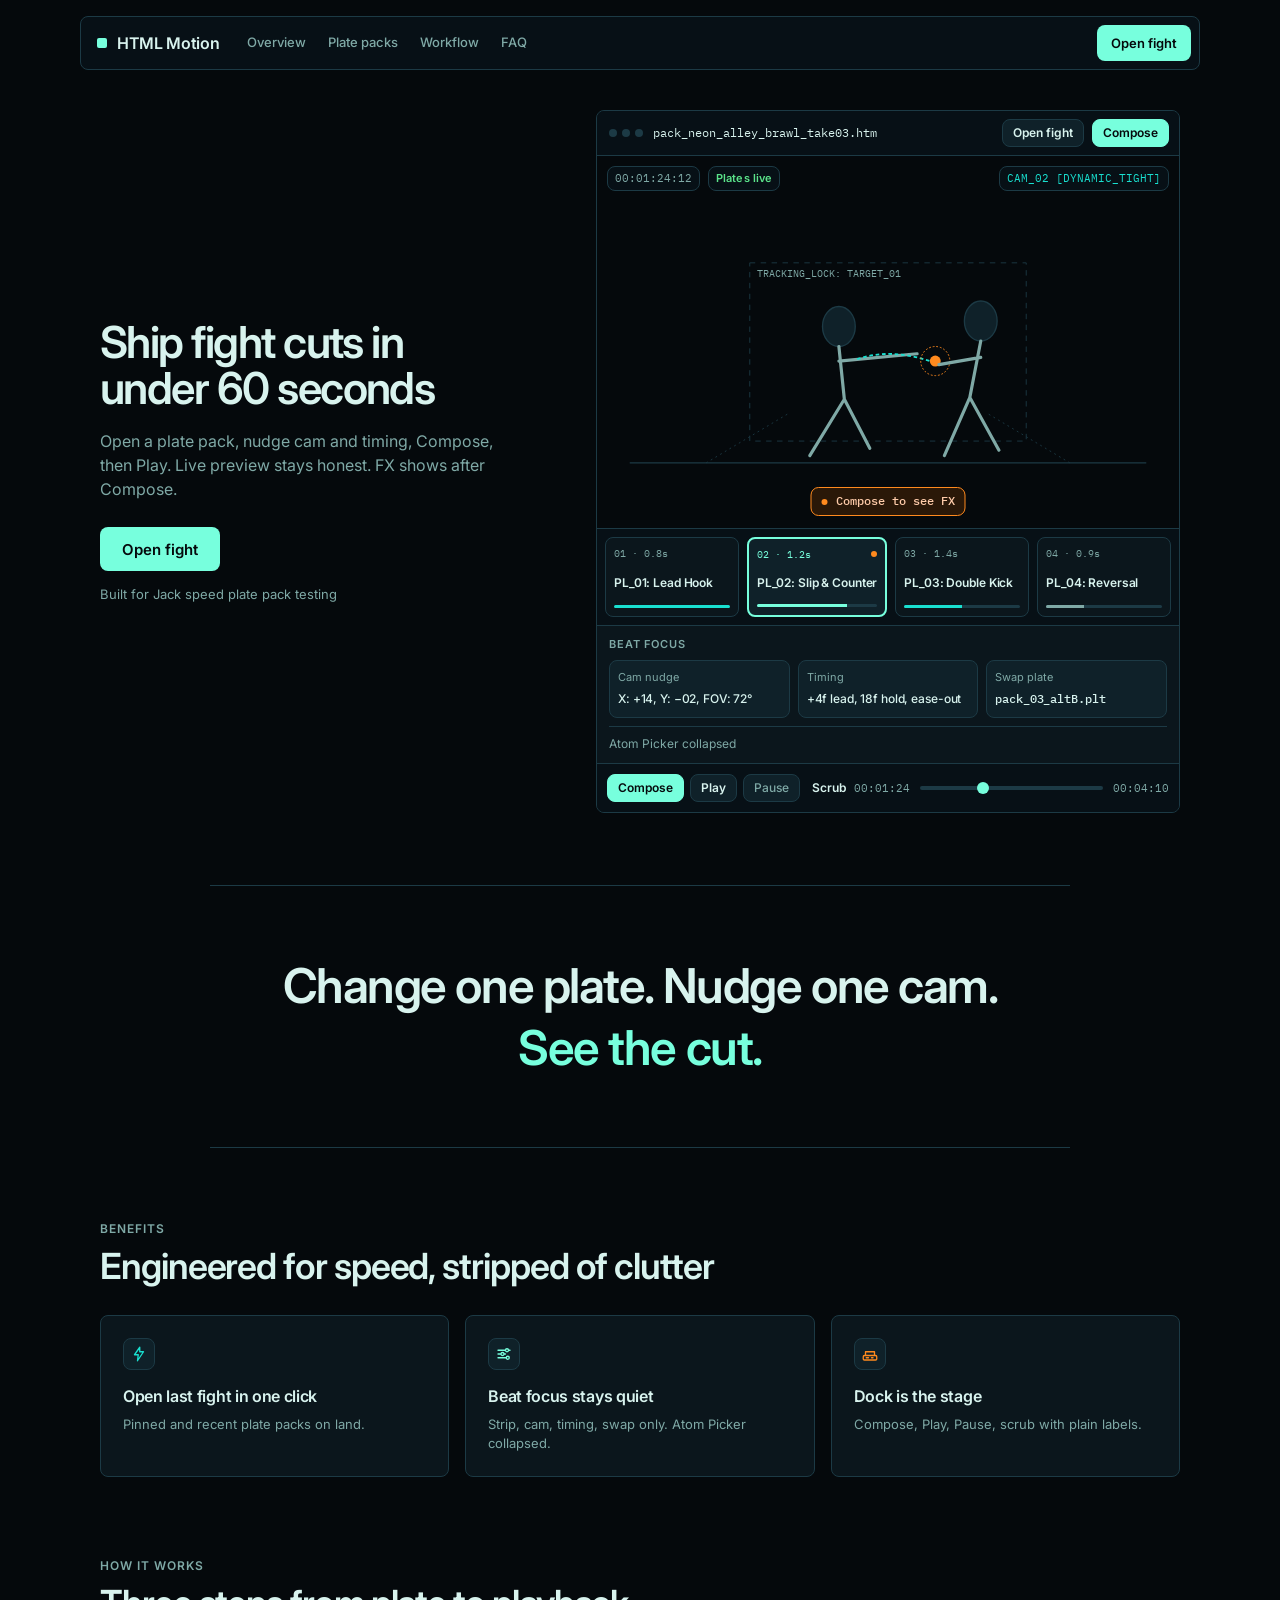
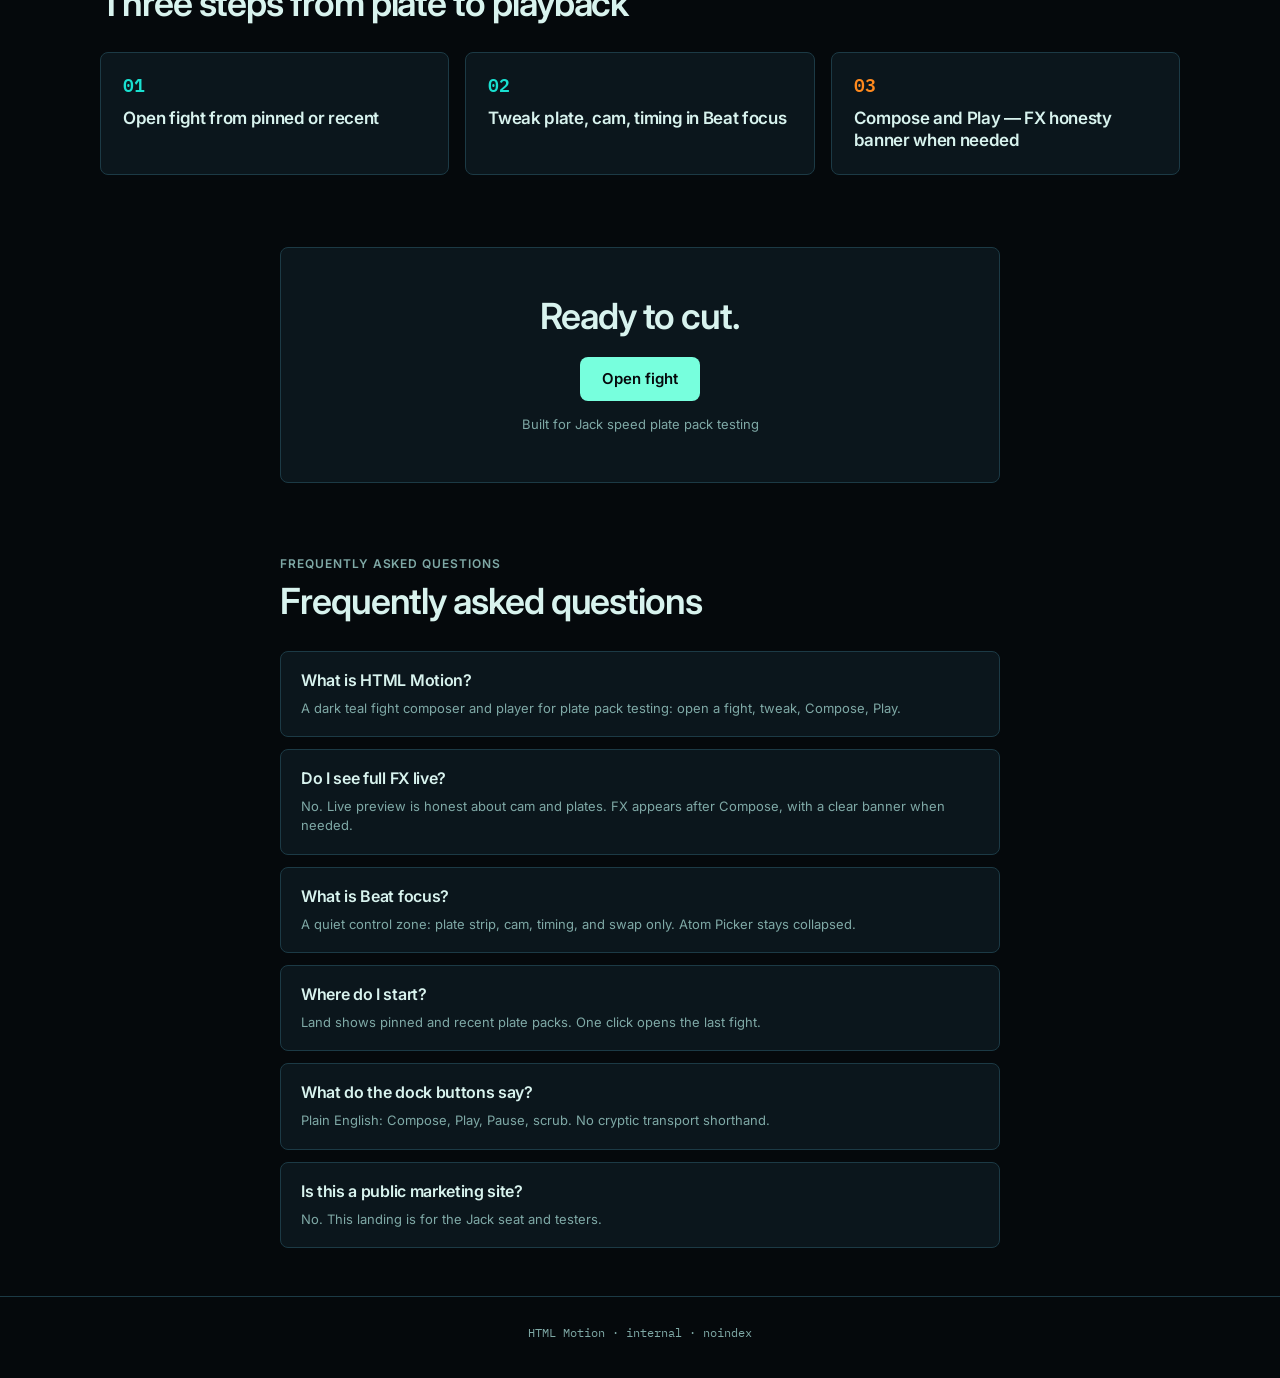
==== landing/index.html @ 57a4bffd "Add the internal HTML Motion landing Static page for Jack-speed plate pack testing. Open fight point" ====
<!DOCTYPE html>
<html lang="en">
<head>
<meta charset="utf-8">
<meta name="viewport" content="width=device-width, initial-scale=1">
<title>HTML Motion — fight composer</title>
<meta name="description" content="Open a plate pack, nudge cam and timing, Compose, then Play. Live preview stays honest.">
<meta name="robots" content="noindex, nofollow">
<meta name="theme-color" content="#05090c">
<link rel="icon" href="data:image/svg+xml,%3Csvg xmlns='http://www.w3.org/2000/svg' viewBox='0 0 16 16'%3E%3Crect width='16' height='16' fill='%2305090c'/%3E%3Crect x='4' y='4' width='8' height='8' rx='1' fill='%2377ffdd'/%3E%3C/svg%3E">
<link rel="preconnect" href="https://fonts.googleapis.com">
<link rel="preconnect" href="https://fonts.gstatic.com" crossorigin>
<link href="https://fonts.googleapis.com/css2?family=IBM+Plex+Mono:wght@400;500&family=IBM+Plex+Sans:wght@400;500;600&family=Inter:wght@400;500;600;700&display=swap" rel="stylesheet">
<link rel="stylesheet" href="style.css">
</head>
<body id="top">
<header class="top">
  <nav class="nav" aria-label="Primary">
    <div class="brand">
      <span class="mark" aria-hidden="true"></span>
      <span>HTML Motion</span>
    </div>
    <div class="nav-links">
      <a href="#overview">Overview</a>
      <a href="#plate-packs">Plate packs</a>
      <a href="#workflow">Workflow</a>
      <a href="#faq">FAQ</a>
    </div>
    <a class="cta" href="https://html-motion-composer.leejpjack.workers.dev/ui/">Open fight</a>
  </nav>
</header>

<main>
  <section class="hero">
    <div class="hero-copy">
      <h1>Ship fight cuts in <span class="line">under 60 seconds</span></h1>
      <p class="lede">Open a plate pack, nudge cam and timing, Compose, then Play. Live preview stays honest. FX shows after Compose.</p>
      <a class="cta cta-lg" href="https://html-motion-composer.leejpjack.workers.dev/ui/">Open fight</a>
      <p class="proof">Built for Jack speed plate pack testing</p>
    </div>

    <figure class="mock" id="plate-packs" aria-label="Composer preview. Live plates and cam. FX appears after Compose.">
      <div class="m-bar">
        <div class="m-file">
          <span class="dots" aria-hidden="true"><i></i><i></i><i></i></span>
          <span class="mono">pack_neon_alley_brawl_take03.htm</span>
        </div>
        <div class="m-actions">
          <a class="btn" href="https://html-motion-composer.leejpjack.workers.dev/ui/">Open fight</a>
          <span class="btn btn-acc">Compose</span>
        </div>
      </div>

      <div class="stage">
        <div class="stage-top">
          <span class="chip mono">00:01:24:12</span>
          <span class="chip chip-live">Plates live</span>
          <span class="chip chip-cam mono">CAM_02 [DYNAMIC_TIGHT]</span>
        </div>
        <div class="stage-scene">
        <svg viewBox="0 0 640 320" role="img" aria-label="Two fighters, tracking lock on the strike, no FX yet">
          <line x1="36" y1="268" x2="604" y2="268" stroke="#1c3a45" stroke-width="1.5"/>
          <line x1="120" y1="268" x2="210" y2="214" stroke="#1c3a45" stroke-dasharray="2 4"/>
          <line x1="520" y1="268" x2="430" y2="214" stroke="#1c3a45" stroke-dasharray="2 4"/>
          <rect x="168" y="48" width="304" height="196" fill="none" stroke="#1c3a45" stroke-dasharray="6 6"/>
          <text x="176" y="64" fill="#7fa9a6" font-family="IBM Plex Mono, ui-monospace, monospace" font-size="11">TRACKING_LOCK: TARGET_01</text>
          <path d="M248 118c0-12 8-22 18-22s18 10 18 22-8 22-18 22-18-10-18-22z" fill="#0f2129" stroke="#1c3a45" stroke-width="1.5"/>
          <path d="M266 140l6 58-38 62m38-62 28 54M266 156l86-8" fill="none" stroke="#7fa9a6" stroke-linecap="round" stroke-linejoin="round" stroke-width="3.5"/>
          <path d="M286 154c28-10 58-6 86 4" fill="none" stroke="#19e0d0" stroke-dasharray="4 3" stroke-width="2"/>
          <circle cx="372" cy="156" r="16" fill="none" stroke="#ff8a1e" stroke-dasharray="2 2" class="ring"/>
          <circle cx="372" cy="156" r="6" fill="#ff8a1e"/>
          <path d="M404 112c0-12 8-22 18-22s18 10 18 22-8 22-18 22-18-10-18-22z" fill="#0f2129" stroke="#1c3a45" stroke-width="1.5"/>
          <path d="M422 134l-12 62-28 64m28-64 32 58M422 152l-46 8" fill="none" stroke="#7fa9a6" stroke-linecap="round" stroke-linejoin="round" stroke-width="3.5"/>
        </svg>
        <p class="banner"><span class="dot" aria-hidden="true"></span>Compose to see FX</p>
        </div>
      </div>

      <div class="strip" role="list" aria-label="Plate strip">
        <div class="plate" role="listitem">
          <span class="mono dim">01 · 0.8s</span>
          <span class="plate-name">PL_01: Lead Hook</span>
          <span class="bar"><i style="width:100%"></i></span>
        </div>
        <div class="plate is-on" role="listitem" aria-current="true">
          <span class="mono acc">02 · 1.2s<span class="pip" aria-hidden="true"></span></span>
          <span class="plate-name">PL_02: Slip &amp; Counter</span>
          <span class="bar"><i class="on" style="width:75%"></i></span>
        </div>
        <div class="plate" role="listitem">
          <span class="mono dim">03 · 1.4s</span>
          <span class="plate-name">PL_03: Double Kick</span>
          <span class="bar"><i style="width:50%"></i></span>
        </div>
        <div class="plate" role="listitem">
          <span class="mono dim">04 · 0.9s</span>
          <span class="plate-name">PL_04: Reversal</span>
          <span class="bar"><i class="idle" style="width:33%"></i></span>
        </div>
      </div>

      <div class="beat">
        <p class="beat-label">Beat focus</p>
        <div class="beat-grid">
          <div class="readout">
            <span class="dim">Cam nudge</span>
            <strong>X: +14, Y: −02, FOV: 72°</strong>
          </div>
          <div class="readout">
            <span class="dim">Timing</span>
            <strong>+4f lead, 18f hold, ease-out</strong>
          </div>
          <div class="readout">
            <span class="dim">Swap plate</span>
            <strong class="mono">pack_03_altB.plt</strong>
          </div>
        </div>
        <p class="collapsed">Atom Picker collapsed</p>
      </div>

      <div class="dock" role="group" aria-label="Dock">
        <div class="dock-btns">
          <span class="btn btn-acc">Compose</span>
          <span class="btn">Play</span>
          <span class="btn is-dim">Pause</span>
        </div>
        <label class="scrub">
          <span class="scrub-name">Scrub</span>
          <span class="mono dim">00:01:24</span>
          <input type="range" min="0" max="250" value="84" aria-valuemin="0" aria-valuemax="250" aria-valuenow="84" aria-valuetext="1 minute 24 seconds">
          <span class="mono dim">00:04:10</span>
        </label>
      </div>
    </figure>
  </section>

  <section class="tagline" aria-label="Tagline">
    <p>Change one plate. Nudge one cam.</p>
    <p class="see">See the cut.</p>
  </section>

  <section class="block" id="overview">
    <p class="eyebrow">Benefits</p>
    <h2>Engineered for speed, stripped of clutter</h2>
    <div class="cards">
      <article class="card">
        <span class="icon icon-lib" aria-hidden="true">
          <svg viewBox="0 0 24 24" width="18" height="18" fill="none" stroke="currentColor" stroke-width="1.75"><path d="M13 3 6 13h5l-1 8 8-12h-5l0-6z" stroke-linejoin="round"/></svg>
        </span>
        <h3>Open last fight in one click</h3>
        <p>Pinned and recent plate packs on land.</p>
      </article>
      <article class="card">
        <span class="icon icon-acc" aria-hidden="true">
          <svg viewBox="0 0 24 24" width="18" height="18" fill="none" stroke="currentColor" stroke-width="1.75"><path d="M4 7h16M4 12h10M4 17h13" stroke-linecap="round"/><circle cx="16" cy="7" r="2" fill="#0f2129"/><circle cx="10" cy="12" r="2" fill="#0f2129"/><circle cx="17" cy="17" r="2" fill="#0f2129"/></svg>
        </span>
        <h3>Beat focus stays quiet</h3>
        <p>Strip, cam, timing, swap only. Atom Picker collapsed.</p>
      </article>
      <article class="card">
        <span class="icon icon-hero" aria-hidden="true">
          <svg viewBox="0 0 24 24" width="18" height="18" fill="none" stroke="currentColor" stroke-width="1.75"><rect x="3" y="14" width="18" height="6" rx="1.5"/><path d="M7 17h3M14 17h2" stroke-linecap="round"/><path d="M6 14V9h12v5" stroke-linejoin="round"/></svg>
        </span>
        <h3>Dock is the stage</h3>
        <p>Compose, Play, Pause, scrub with plain labels.</p>
      </article>
    </div>
  </section>

  <section class="block" id="workflow">
    <p class="eyebrow">How it works</p>
    <h2>Three steps from plate to playback</h2>
    <ol class="steps">
      <li>
        <span class="num">01</span>
        <h3>Open fight from pinned or recent</h3>
      </li>
      <li>
        <span class="num">02</span>
        <h3>Tweak plate, cam, timing in Beat focus</h3>
      </li>
      <li>
        <span class="num num-hero">03</span>
        <h3>Compose and Play — FX honesty banner when needed</h3>
      </li>
    </ol>
  </section>

  <section class="final" aria-label="Open fight">
    <div class="final-panel">
      <h2>Ready to cut.</h2>
      <a class="cta cta-lg" href="https://html-motion-composer.leejpjack.workers.dev/ui/">Open fight</a>
      <p class="proof">Built for Jack speed plate pack testing</p>
    </div>
  </section>

  <section class="block faq" id="faq">
    <p class="eyebrow">Frequently asked questions</p>
    <h2>Frequently asked questions</h2>
    <div class="faq-list">
      <article>
        <h3>What is HTML Motion?</h3>
        <p>A dark teal fight composer and player for plate pack testing: open a fight, tweak, Compose, Play.</p>
      </article>
      <article>
        <h3>Do I see full FX live?</h3>
        <p>No. Live preview is honest about cam and plates. FX appears after Compose, with a clear banner when needed.</p>
      </article>
      <article>
        <h3>What is Beat focus?</h3>
        <p>A quiet control zone: plate strip, cam, timing, and swap only. Atom Picker stays collapsed.</p>
      </article>
      <article>
        <h3>Where do I start?</h3>
        <p>Land shows pinned and recent plate packs. One click opens the last fight.</p>
      </article>
      <article>
        <h3>What do the dock buttons say?</h3>
        <p>Plain English: Compose, Play, Pause, scrub. No cryptic transport shorthand.</p>
      </article>
      <article>
        <h3>Is this a public marketing site?</h3>
        <p>No. This landing is for the Jack seat and testers.</p>
      </article>
    </div>
  </section>
</main>

<footer class="foot">HTML Motion · internal · noindex</footer>
</body>
</html>
---- landing/style.css ----
/* HTML Motion landing. Locked tokens from the fight-composer guide.
   bg panel panel2 line ink dim acc hero lib ok bad header fx-warn. */

:root {
  --bg: #05090c;
  --panel: #0b161c;
  --panel2: #0f2129;
  --line: #1c3a45;
  --ink: #d8f3ee;
  --dim: #7fa9a6;
  --acc: #77ffdd;
  --hero: #ff8a1e;
  --lib: #19e0d0;
  --ok: #5be38a;
  --bad: #ff3fa4;
  --header: #071016;
  --fx-bg: #2a1808;
  --fx-ink: #ffccaa;
  --r: 8px;
  --sans: Inter, "IBM Plex Sans", system-ui, -apple-system, "Segoe UI", sans-serif;
  --mono: "IBM Plex Mono", ui-monospace, "SFMono-Regular", Menlo, Consolas, monospace;
  --wrap: 1120px;
  color-scheme: dark;
}

* { box-sizing: border-box; }
html { scroll-behavior: smooth; }
body {
  margin: 0;
  background: var(--bg);
  color: var(--ink);
  font: 400 13px/1.5 var(--sans);
  -webkit-font-smoothing: antialiased;
}
img, svg { display: block; max-width: 100%; }
a { color: inherit; }
:focus-visible {
  outline: 2px solid var(--acc);
  outline-offset: 2px;
}
[id] { scroll-margin-top: 96px; }
.mono { font-family: var(--mono); }
.dim { color: var(--dim); }
.acc { color: var(--acc); }

.top {
  position: sticky;
  top: 0;
  z-index: 20;
  padding: 16px 20px 12px;
  background: var(--bg);
}
.nav {
  max-width: var(--wrap);
  margin: 0 auto;
  min-height: 52px;
  display: flex;
  align-items: center;
  gap: 28px;
  padding: 8px 8px 8px 16px;
  background: var(--header);
  border: 1px solid var(--line);
  border-radius: var(--r);
}
.brand {
  display: flex;
  align-items: center;
  gap: 10px;
  font-weight: 600;
  font-size: 16px;
  letter-spacing: -0.02em;
}
.mark {
  width: 10px;
  height: 10px;
  border-radius: 2px;
  background: var(--acc);
}
.nav-links {
  display: flex;
  gap: 22px;
  margin-right: auto;
}
.nav-links a {
  color: var(--dim);
  text-decoration: none;
  font-size: 13px;
  font-weight: 500;
}
.nav-links a:hover { color: var(--ink); }

.cta {
  display: inline-flex;
  align-items: center;
  justify-content: center;
  min-height: 36px;
  padding: 0 14px;
  border-radius: var(--r);
  background: var(--acc);
  color: var(--bg);
  font: 600 13px/1 var(--sans);
  text-decoration: none;
  letter-spacing: 0;
}
.cta:hover { filter: brightness(0.92); }
.cta:active { filter: brightness(0.86); }
.cta-lg { min-height: 44px; padding: 0 22px; font-size: 15px; }

.hero {
  max-width: var(--wrap);
  margin: 0 auto;
  padding: 28px 20px 72px;
  display: grid;
  grid-template-columns: minmax(340px, 460px) minmax(0, 1fr);
  gap: 36px;
  align-items: center;
}
.hero-copy h1 {
  margin: 0;
  font-size: 44px;
  line-height: 1.05;
  letter-spacing: -0.035em;
  font-weight: 600;
}
.hero-copy .line { display: block; white-space: nowrap; }
.lede {
  margin: 18px 0 0;
  max-width: 42ch;
  color: var(--dim);
  font-size: 16px;
  line-height: 1.5;
}
.hero-copy .cta { margin-top: 26px; }
.proof {
  margin: 14px 0 0;
  color: var(--dim);
  font-size: 13px;
}

.mock {
  margin: 0;
  background: var(--panel);
  border: 1px solid var(--line);
  border-radius: var(--r);
  overflow: hidden;
}
.m-bar {
  display: flex;
  align-items: center;
  justify-content: space-between;
  gap: 12px;
  min-height: 44px;
  padding: 8px 10px 8px 12px;
  background: var(--header);
  border-bottom: 1px solid var(--line);
}
.m-file {
  display: flex;
  align-items: center;
  gap: 10px;
  min-width: 0;
  color: var(--ink);
  font-size: 12px;
}
.m-file .mono {
  overflow: hidden;
  text-overflow: ellipsis;
  white-space: nowrap;
}
.dots { display: flex; gap: 5px; }
.dots i {
  width: 8px;
  height: 8px;
  border-radius: 50%;
  background: var(--line);
  display: block;
}
.m-actions { display: flex; gap: 8px; flex: none; }
.btn {
  display: inline-flex;
  align-items: center;
  min-height: 28px;
  padding: 0 10px;
  border-radius: var(--r);
  border: 1px solid var(--line);
  background: var(--panel2);
  color: var(--ink);
  font: 600 12px/1 var(--sans);
  text-decoration: none;
}
.btn-acc {
  background: var(--acc);
  border-color: var(--acc);
  color: var(--bg);
}
.btn.is-dim { color: var(--dim); font-weight: 500; }

.stage {
  background: var(--bg);
  border-bottom: 1px solid var(--line);
}
.stage-scene {
  position: relative;
  aspect-ratio: 16 / 9;
}
.stage svg {
  position: absolute;
  inset: 0;
  width: 100%;
  height: 100%;
}
.stage-top {
  position: relative;
  z-index: 1;
  display: flex;
  align-items: center;
  flex-wrap: wrap;
  gap: 8px;
  padding: 10px;
}
.chip {
  padding: 3px 7px;
  border: 1px solid var(--line);
  border-radius: var(--r);
  background: var(--header);
  color: var(--dim);
  font-size: 11px;
  white-space: nowrap;
}
.chip-live {
  color: var(--ok);
  font-family: var(--sans);
  font-weight: 600;
  letter-spacing: 0.01em;
}
.chip-cam {
  margin-left: auto;
  color: var(--lib);
}
.banner {
  position: absolute;
  z-index: 1;
  left: 50%;
  bottom: 12px;
  transform: translateX(-50%);
  margin: 0;
  display: inline-flex;
  align-items: center;
  gap: 8px;
  padding: 6px 10px;
  border-radius: var(--r);
  border: 1px solid var(--hero);
  background: var(--fx-bg);
  color: var(--fx-ink);
  font: 500 12px/1.2 var(--mono);
  white-space: nowrap;
}
.dot {
  width: 6px;
  height: 6px;
  border-radius: 50%;
  background: var(--hero);
}
.ring { transform-origin: 372px 156px; transform-box: fill-box; }

.strip {
  display: flex;
  gap: 8px;
  min-height: 96px;
  padding: 8px;
  background: var(--header);
  border-bottom: 1px solid var(--line);
  overflow-x: auto;
  scrollbar-width: thin;
  scrollbar-color: var(--line) transparent;
}
.plate {
  flex: 1 0 132px;
  min-height: 80px;
  display: flex;
  flex-direction: column;
  justify-content: space-between;
  gap: 6px;
  padding: 8px;
  border-radius: var(--r);
  border: 1px solid var(--line);
  background: var(--panel);
  font-size: 11px;
}
.plate.is-on {
  border: 2px solid var(--acc);
  background: var(--panel2);
}
.plate .mono { font-size: 10px; display: flex; justify-content: space-between; align-items: center; }
.plate-name {
  font-size: 12px;
  font-weight: 600;
  letter-spacing: -0.01em;
  white-space: nowrap;
  overflow: hidden;
  text-overflow: ellipsis;
}
.pip {
  width: 6px;
  height: 6px;
  border-radius: 50%;
  background: var(--hero);
}
.bar {
  display: block;
  height: 3px;
  border-radius: 2px;
  background: var(--line);
  overflow: hidden;
}
.bar i {
  display: block;
  height: 100%;
  background: var(--lib);
}
.bar i.on { background: var(--acc); }
.bar i.idle { background: var(--dim); }

.beat {
  padding: 10px 12px 8px;
  background: var(--panel);
  border-bottom: 1px solid var(--line);
}
.beat-label {
  margin: 0 0 8px;
  color: var(--dim);
  font-size: 11px;
  font-weight: 600;
  letter-spacing: 0.08em;
  text-transform: uppercase;
}
.beat-grid {
  display: grid;
  grid-template-columns: repeat(3, minmax(0, 1fr));
  gap: 8px;
}
.readout {
  min-height: 58px;
  padding: 8px;
  border-radius: var(--r);
  border: 1px solid var(--line);
  background: var(--panel2);
  display: flex;
  flex-direction: column;
  gap: 4px;
}
.readout span { font-size: 11px; }
.readout strong {
  font-weight: 500;
  font-size: 12px;
  letter-spacing: -0.01em;
}
.collapsed {
  margin: 8px 0 2px;
  padding-top: 8px;
  border-top: 1px solid var(--line);
  color: var(--dim);
  font-size: 12px;
}

.dock {
  display: flex;
  align-items: center;
  gap: 12px;
  min-height: 48px;
  padding: 8px 10px;
  background: var(--header);
}
.dock-btns { display: flex; gap: 6px; flex: none; }
.scrub {
  flex: 1;
  display: flex;
  align-items: center;
  gap: 8px;
  min-width: 0;
  color: var(--dim);
  font-size: 11px;
}
.scrub-name {
  color: var(--ink);
  font-weight: 600;
  font-size: 12px;
}
.scrub input[type="range"] {
  flex: 1;
  min-width: 48px;
  appearance: none;
  -webkit-appearance: none;
  height: 4px;
  border-radius: 2px;
  background: var(--line);
  accent-color: var(--acc);
}
.scrub input[type="range"]::-webkit-slider-thumb {
  -webkit-appearance: none;
  width: 12px;
  height: 12px;
  border-radius: 50%;
  background: var(--acc);
  border: 0;
  cursor: pointer;
}

.tagline {
  max-width: 860px;
  margin: 0 auto;
  padding: 72px 20px;
  text-align: center;
  border-top: 1px solid var(--line);
  border-bottom: 1px solid var(--line);
}
.tagline p {
  margin: 0;
  font-size: clamp(32px, 4vw, 48px);
  line-height: 1.15;
  letter-spacing: -0.03em;
  font-weight: 600;
}
.tagline .see { color: var(--acc); margin-top: 6px; }

.block {
  max-width: var(--wrap);
  margin: 0 auto;
  padding: 72px 20px 8px;
}
.eyebrow {
  margin: 0 0 8px;
  color: var(--dim);
  font-size: 12px;
  font-weight: 600;
  letter-spacing: 0.08em;
  text-transform: uppercase;
}
.block h2, .final h2 {
  margin: 0 0 28px;
  font-size: clamp(28px, 3vw, 36px);
  letter-spacing: -0.03em;
  font-weight: 600;
  line-height: 1.15;
}
.cards, .steps {
  display: grid;
  grid-template-columns: repeat(3, minmax(0, 1fr));
  gap: 16px;
  margin: 0;
  padding: 0;
  list-style: none;
}
.card, .steps li, .faq-list article, .final-panel {
  background: var(--panel);
  border: 1px solid var(--line);
  border-radius: var(--r);
}
.card, .steps li { padding: 22px; }
.icon {
  width: 32px;
  height: 32px;
  display: grid;
  place-items: center;
  border-radius: var(--r);
  border: 1px solid var(--line);
  background: var(--panel2);
  margin-bottom: 16px;
}
.icon-lib { color: var(--lib); }
.icon-acc { color: var(--acc); }
.icon-hero { color: var(--hero); }
.card h3, .steps h3, .faq-list h3 {
  margin: 0 0 8px;
  font-size: 16px;
  font-weight: 600;
  letter-spacing: -0.02em;
  line-height: 1.3;
}
.card p, .faq-list p { margin: 0; color: var(--dim); font-size: 13px; line-height: 1.5; }
.num {
  display: block;
  margin-bottom: 14px;
  color: var(--lib);
  font: 600 18px/1 var(--mono);
}
.num-hero { color: var(--hero); }
.steps h3 { margin: 0; font-size: 17px; }

.final { max-width: 760px; margin: 64px auto 0; padding: 0 20px; }
.final-panel { padding: 48px 28px; text-align: center; }
.final h2 { margin-bottom: 20px; }
.final .proof { margin-top: 14px; }

.faq { padding-bottom: 48px; max-width: 760px; }
.faq-list { display: grid; gap: 12px; }
.faq-list article { padding: 18px 20px; }

.foot {
  padding: 28px 20px 36px;
  border-top: 1px solid var(--line);
  text-align: center;
  color: var(--dim);
  font: 400 12px/1.4 var(--mono);
}

@media (max-width: 960px) {
  .hero, .cards, .steps { grid-template-columns: 1fr; }
  .hero-copy h1 { font-size: clamp(34px, 9vw, 44px); }
  .hero-copy .line { display: inline; white-space: normal; }
  .beat-grid { grid-template-columns: 1fr; }
}
@media (max-width: 720px) {
  .nav { flex-wrap: wrap; gap: 10px 16px; padding: 10px 12px; }
  .nav-links { order: 3; width: 100%; gap: 14px; overflow-x: auto; }
  .nav .cta { margin-left: auto; }
  [id] { scroll-margin-top: 128px; }
  .m-bar { flex-wrap: wrap; }
  .m-file { flex: 1 1 100%; }
  .m-actions { margin-left: auto; }
  .chip-cam { margin-left: 0; }
  .dock { flex-wrap: wrap; }
  .scrub { flex: 1 1 100%; }
  .tagline { padding: 48px 20px; }
  .block { padding-top: 48px; }
}
@media (prefers-reduced-motion: reduce) {
  html { scroll-behavior: auto; }
  .ring { animation: none; }
}
@media (prefers-reduced-motion: no-preference) {
  .ring { animation: pulse 2.4s ease-out infinite; }
  .dot { animation: blink 1.8s ease-in-out infinite; }
}
@keyframes pulse {
  0% { opacity: 0.9; }
  70% { opacity: 0.25; }
  100% { opacity: 0.9; }
}
@keyframes blink {
  0%, 100% { opacity: 1; }
  50% { opacity: 0.35; }
}
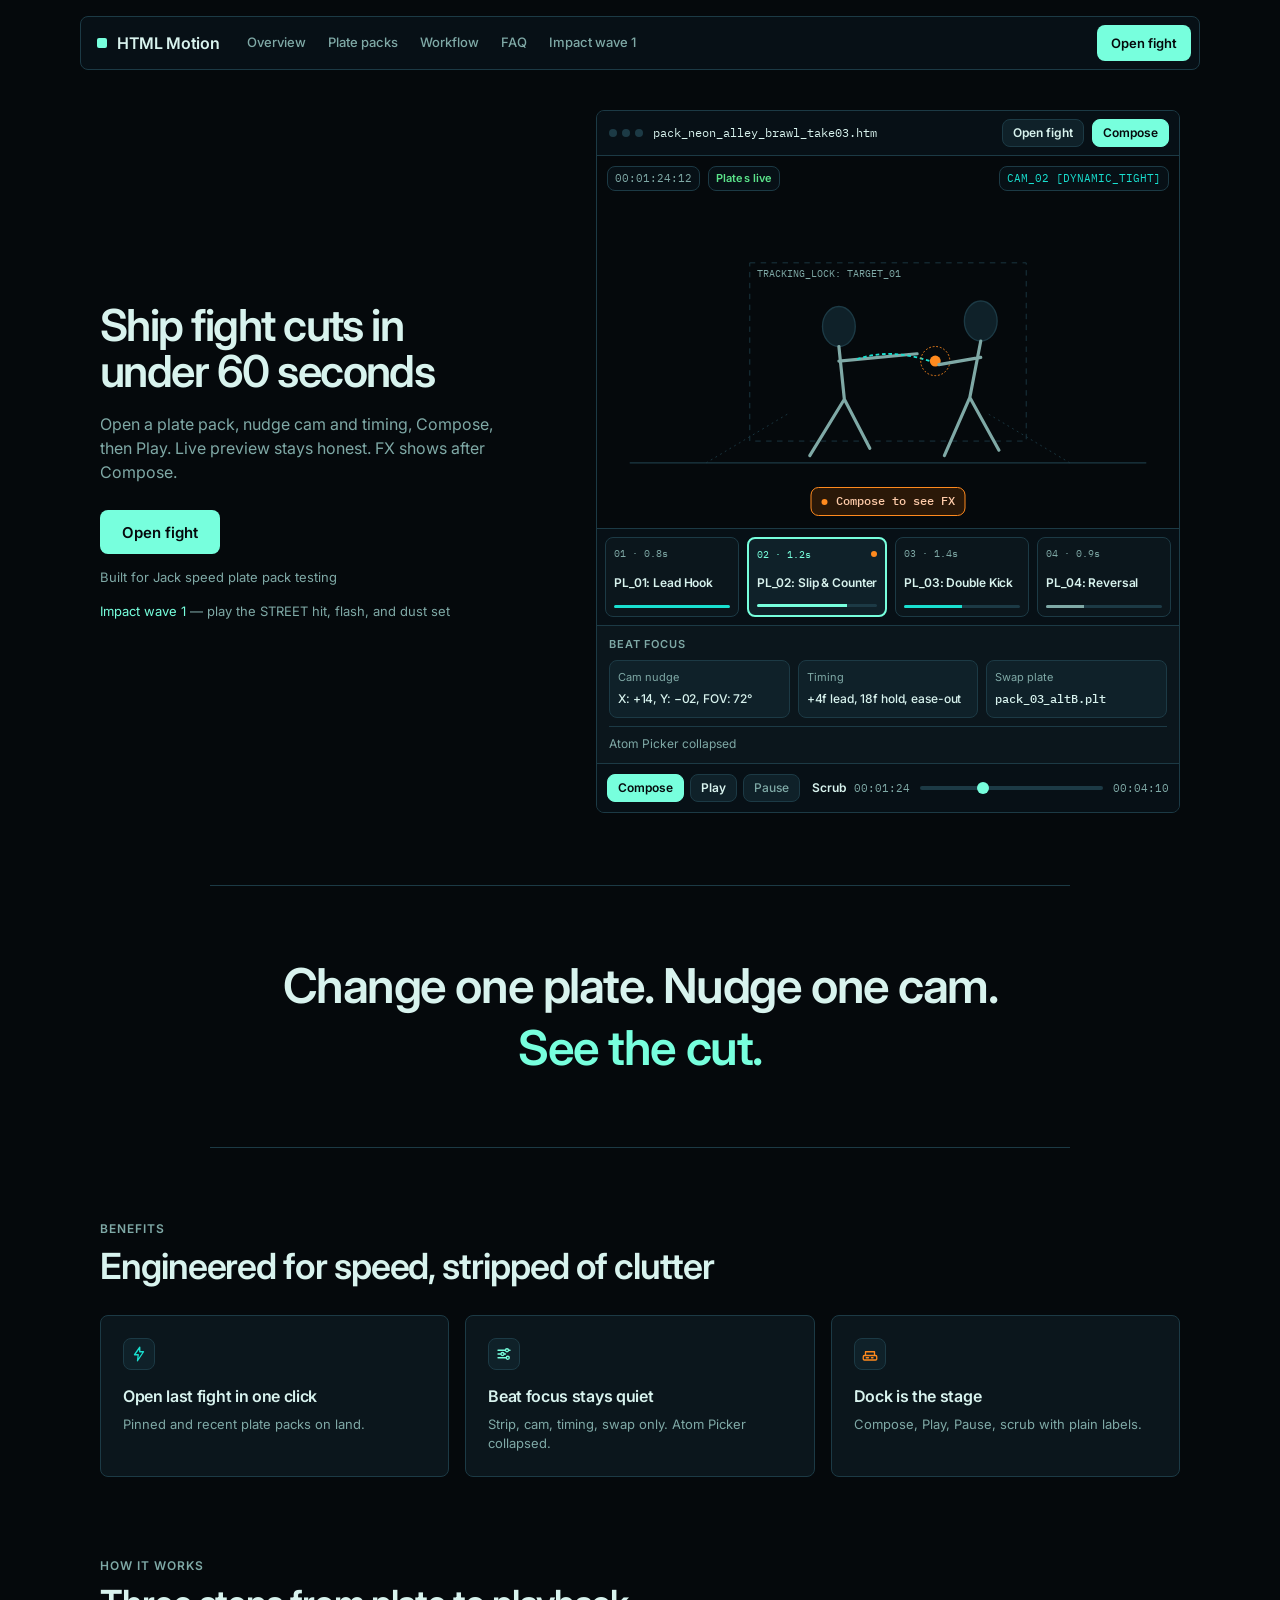
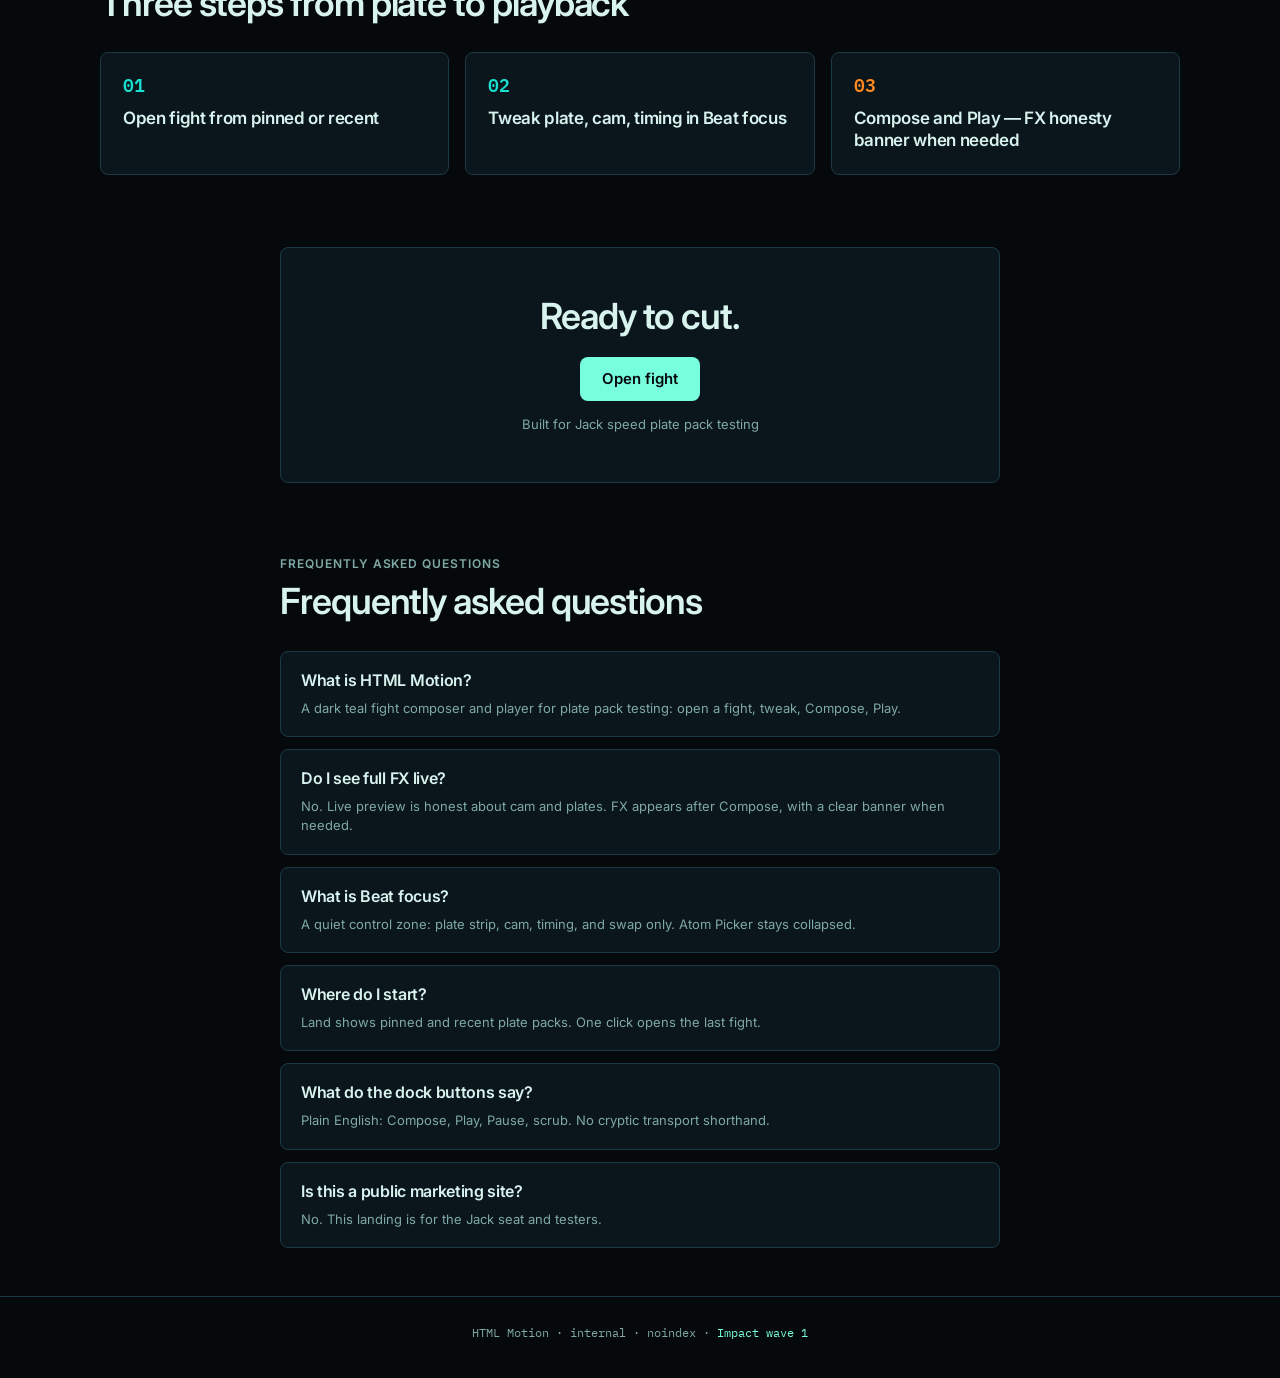
==== commit 20c9fb57: "Add a playable STREET impact wave 1 strip. Jack can open twelve tip effects from the landing and see" ====
--- a/landing/index.html
+++ b/landing/index.html
@@ -25,6 +25,7 @@
       <a href="#plate-packs">Plate packs</a>
       <a href="#workflow">Workflow</a>
       <a href="#faq">FAQ</a>
+      <a href="impact-wave1.html">Impact wave 1</a>
     </div>
     <a class="cta" href="https://html-motion-composer.leejpjack.workers.dev/ui/">Open fight</a>
   </nav>
@@ -37,6 +38,7 @@
       <p class="lede">Open a plate pack, nudge cam and timing, Compose, then Play. Live preview stays honest. FX shows after Compose.</p>
       <a class="cta cta-lg" href="https://html-motion-composer.leejpjack.workers.dev/ui/">Open fight</a>
       <p class="proof">Built for Jack speed plate pack testing</p>
+      <p class="proof"><a class="wave-link" href="impact-wave1.html">Impact wave 1</a> — play the STREET hit, flash, and dust set</p>
     </div>
 
     <figure class="mock" id="plate-packs" aria-label="Composer preview. Live plates and cam. FX appears after Compose.">
@@ -226,6 +228,6 @@
   </section>
 </main>
 
-<footer class="foot">HTML Motion · internal · noindex</footer>
+<footer class="foot">HTML Motion · internal · noindex · <a href="impact-wave1.html">Impact wave 1</a></footer>
 </body>
 </html>
--- a/landing/style.css
+++ b/landing/style.css
@@ -86,6 +86,7 @@
   text-decoration: none;
   font-size: 13px;
   font-weight: 500;
+  white-space: nowrap;
 }
 .nav-links a:hover { color: var(--ink); }
 
@@ -503,6 +504,11 @@
   color: var(--dim);
   font: 400 12px/1.4 var(--mono);
 }
+.foot a, .wave-link {
+  color: var(--acc);
+  text-decoration: none;
+}
+.foot a:hover, .wave-link:hover { text-decoration: underline; }
 
 @media (max-width: 960px) {
   .hero, .cards, .steps { grid-template-columns: 1fr; }
